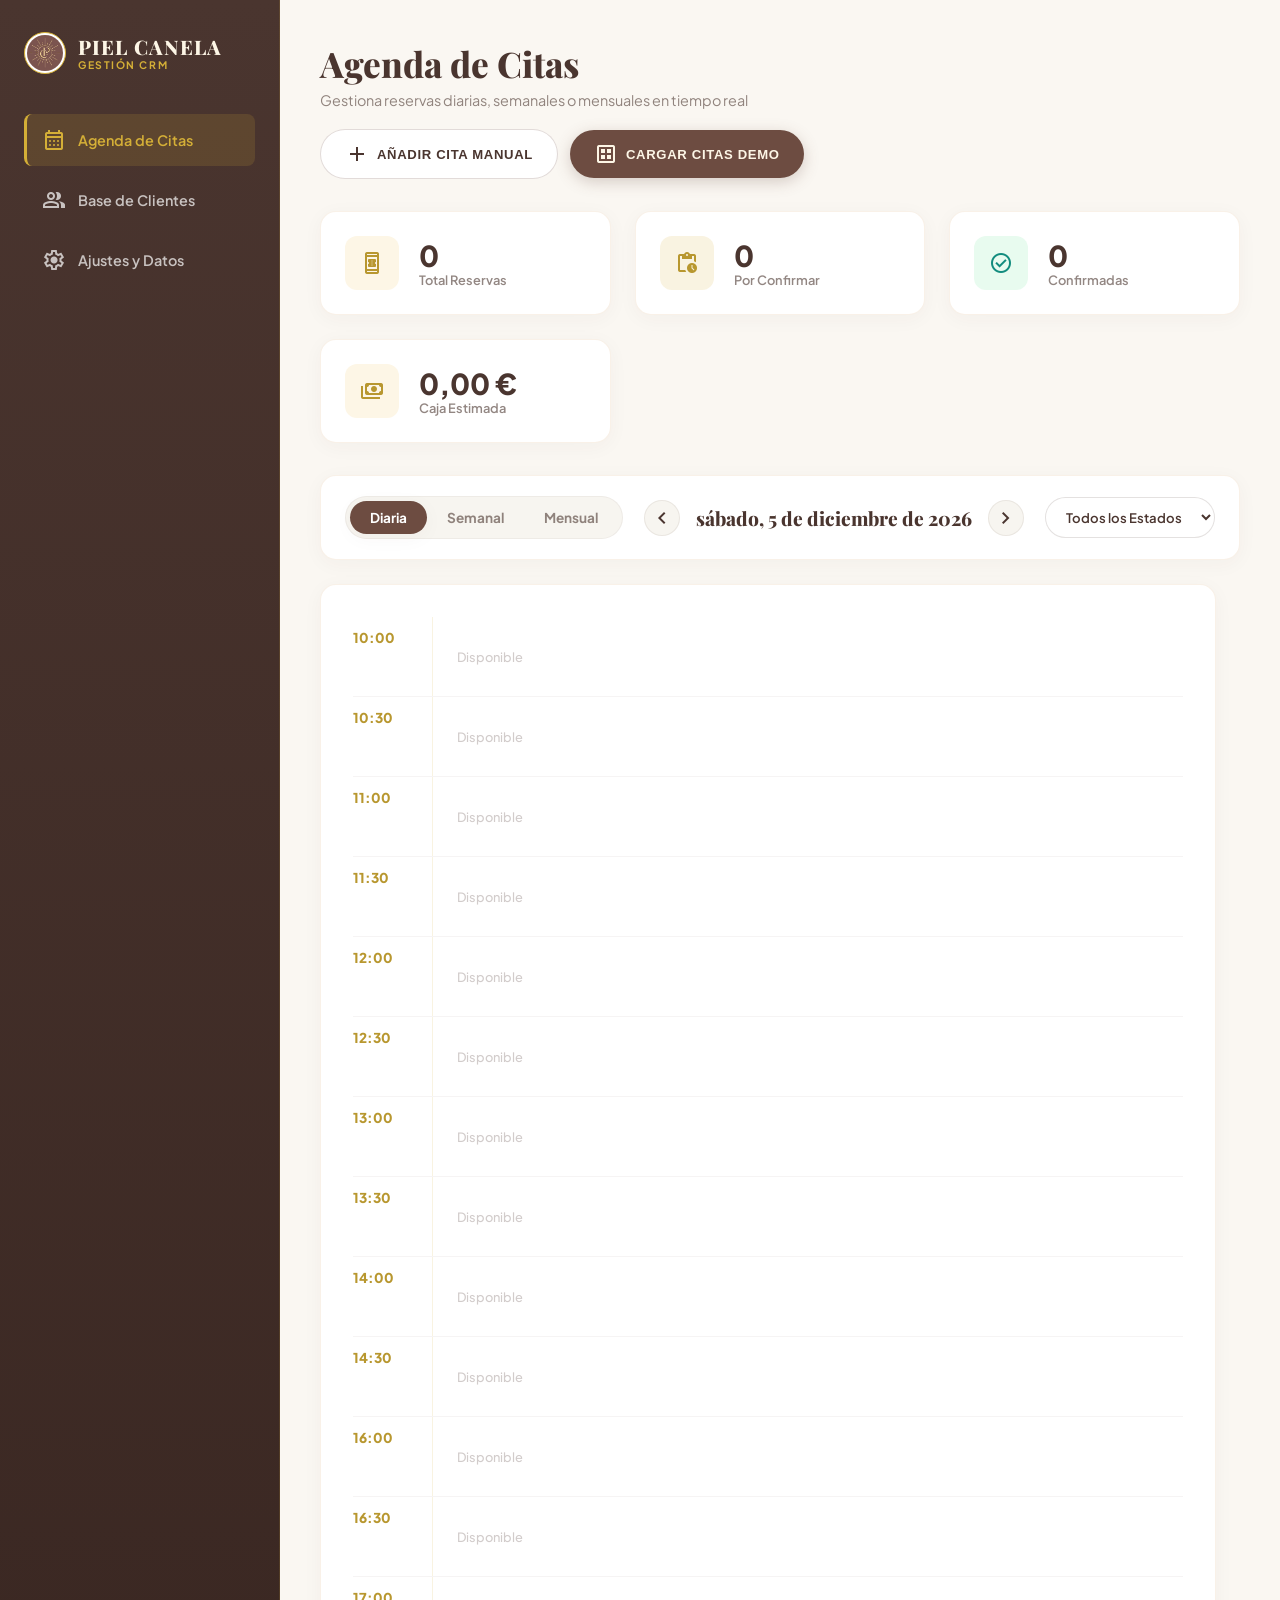
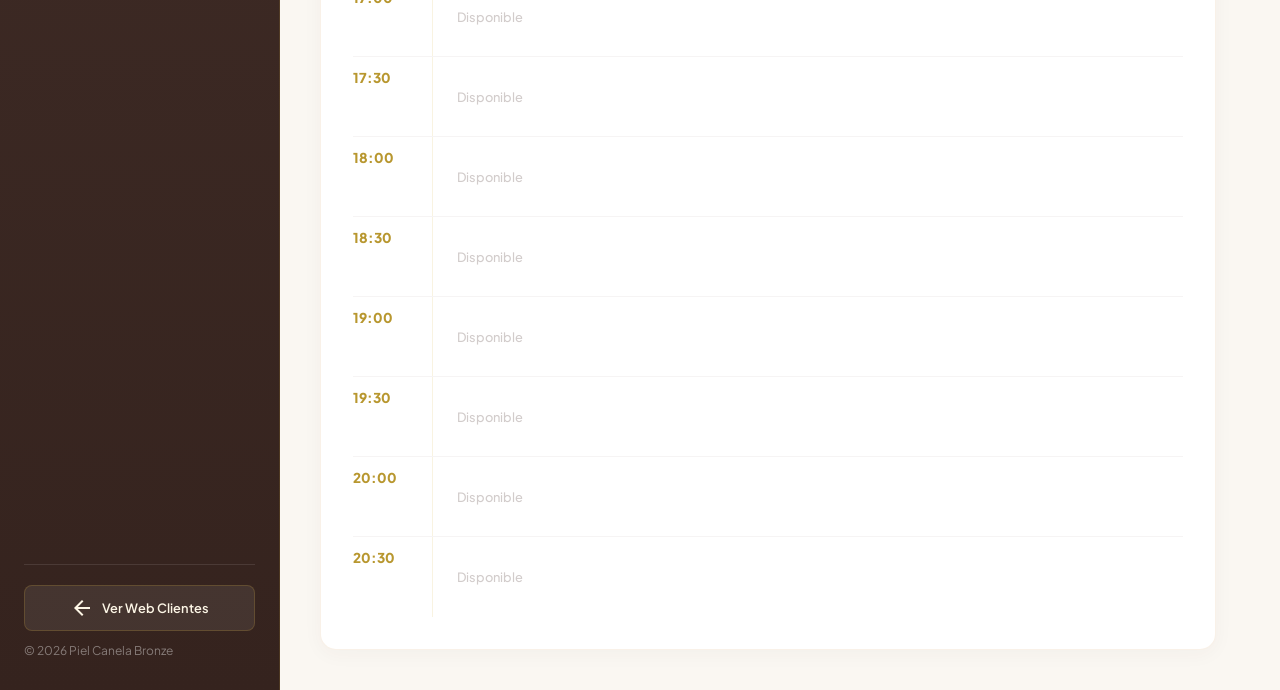
==== crm.html @ 7c9f443d "feat: implement staff CRM dashboard and fix desktop catalog hidden container" ====
<!DOCTYPE html>
<html lang="es">
<head>
    <meta charset="utf-8"/>
    <meta name="viewport" content="width=device-width, initial-scale=1.0"/>
    <title>Piel Canela Bronze - Panel CRM Interno</title>
    <!-- Google Fonts -->
    <link rel="preconnect" href="https://fonts.googleapis.com">
    <link rel="preconnect" href="https://fonts.gstatic.com" crossorigin>
    <link href="https://fonts.googleapis.com/css2?family=Playfair+Display:ital,wght@0,400..900;1,400..900&family=Plus+Jakarta+Sans:wght@200..800&display=swap" rel="stylesheet">
    <link href="https://fonts.googleapis.com/css2?family=Material+Symbols+Outlined:opsz,wght,FILL,GRAD@20..48,100..700,0..1,-50..200&display=swap" rel="stylesheet"/>
    
    <style>
        :root {
            --color-chocolate-dark: #4a352f;
            --color-chocolate: #6d4c41;
            --color-gold: #d4af37;
            --color-gold-dark: #b8972f;
            --color-gold-light: #fdf6e6;
            --color-linen: #faf7f2;
            --color-linen-dark: #f3edd3;
            --color-white: #ffffff;
            --color-gray-light: #f7f5f0;
            --color-text-muted: rgba(74, 53, 47, 0.6);
            --color-whatsapp: #25d366;
            --color-whatsapp-dark: #128c7e;
            
            --font-serif: 'Playfair Display', Georgia, serif;
            --font-sans: 'Plus Jakarta Sans', system-ui, -apple-system, sans-serif;
            --radius-sm: 8px;
            --radius-md: 16px;
            --radius-lg: 24px;
            --radius-full: 9999px;
            
            --shadow-soft: 0 4px 20px rgba(74, 53, 47, 0.04);
            --shadow-medium: 0 8px 30px rgba(74, 53, 47, 0.08);
            --shadow-heavy: 0 16px 40px rgba(74, 53, 47, 0.12);
            --transition-quick: 0.25s cubic-bezier(0.4, 0, 0.2, 1);
        }

        * {
            box-sizing: border-box;
            margin: 0;
            padding: 0;
        }

        body {
            font-family: var(--font-sans);
            background-color: var(--color-linen);
            color: var(--color-chocolate-dark);
            min-height: 100vh;
            display: flex;
            overflow-x: hidden;
        }

        /* SIDEBAR */
        .sidebar {
            width: 280px;
            background: linear-gradient(180deg, var(--color-chocolate-dark) 0%, #35231e 100%);
            color: var(--color-white);
            padding: 32px 24px;
            display: flex;
            flex-direction: column;
            gap: 40px;
            flex-shrink: 0;
            border-right: 1px solid rgba(212, 175, 55, 0.15);
            min-height: 100vh;
            position: sticky;
            top: 0;
        }

        .logo-wrapper {
            display: flex;
            align-items: center;
            gap: 12px;
        }

        .logo-img {
            width: 42px;
            height: 42px;
            border-radius: 50%;
            border: 1.5px solid var(--color-gold);
            background: var(--color-white);
            padding: 2px;
        }

        .brand-text {
            display: flex;
            flex-direction: column;
        }

        .brand-name {
            font-family: var(--font-serif);
            font-size: 1.25rem;
            font-weight: 800;
            letter-spacing: 0.05em;
            color: var(--color-gold-light);
            line-height: 1.1;
        }

        .brand-tag {
            font-size: 0.65rem;
            text-transform: uppercase;
            letter-spacing: 0.15em;
            color: var(--color-gold);
            font-weight: 700;
        }

        .nav-menu {
            display: flex;
            flex-direction: column;
            gap: 8px;
            list-style: none;
            flex-grow: 1;
        }

        .nav-item button {
            width: 100%;
            display: flex;
            align-items: center;
            gap: 12px;
            padding: 14px 18px;
            background: transparent;
            border: none;
            outline: none;
            color: rgba(255, 255, 255, 0.7);
            font-family: var(--font-sans);
            font-size: 0.9rem;
            font-weight: 600;
            border-radius: var(--radius-sm);
            cursor: pointer;
            text-align: left;
            transition: var(--transition-quick);
        }

        .nav-item button:hover {
            background-color: rgba(255, 255, 255, 0.06);
            color: var(--color-white);
        }

        .nav-item.active button {
            background-color: rgba(212, 175, 55, 0.15);
            color: var(--color-gold);
            border-left: 3px solid var(--color-gold);
            padding-left: 15px;
        }

        .sidebar-footer {
            border-top: 1px solid rgba(255, 255, 255, 0.1);
            padding-top: 20px;
            font-size: 0.75rem;
            color: rgba(255, 255, 255, 0.4);
            display: flex;
            flex-direction: column;
            gap: 12px;
        }

        .back-to-site-btn {
            display: flex;
            align-items: center;
            justify-content: center;
            gap: 8px;
            padding: 10px;
            background: rgba(255, 255, 255, 0.08);
            border: 1px solid rgba(212, 175, 55, 0.2);
            color: var(--color-gold-light);
            border-radius: var(--radius-sm);
            text-decoration: none;
            font-weight: 600;
            font-size: 0.8rem;
            text-align: center;
            transition: var(--transition-quick);
        }

        .back-to-site-btn:hover {
            background: var(--color-gold);
            color: var(--color-chocolate-dark);
            border-color: var(--color-gold);
        }

        /* MAIN CONTENT */
        .main-wrapper {
            flex-grow: 1;
            padding: 40px;
            display: flex;
            flex-direction: column;
            gap: 32px;
            max-width: 1400px;
            margin: 0 auto;
            width: calc(100% - 280px);
        }

        .header-bar {
            display: flex;
            justify-content: space-between;
            align-items: center;
            flex-wrap: wrap;
            gap: 20px;
        }

        .header-title-box h1 {
            font-family: var(--font-serif);
            font-size: 2.2rem;
            color: var(--color-chocolate-dark);
            font-weight: 800;
        }

        .header-title-box p {
            font-size: 0.9rem;
            color: var(--color-text-muted);
            margin-top: 4px;
        }

        .header-actions {
            display: flex;
            gap: 12px;
            align-items: center;
        }

        .btn-primary {
            background-color: var(--color-chocolate);
            color: var(--color-gold-light);
            border: none;
            padding: 12px 24px;
            border-radius: var(--radius-full);
            font-weight: 700;
            font-size: 0.82rem;
            text-transform: uppercase;
            letter-spacing: 0.05em;
            cursor: pointer;
            display: flex;
            align-items: center;
            gap: 8px;
            transition: var(--transition-quick);
            box-shadow: 0 4px 15px rgba(109, 76, 65, 0.25);
        }

        .btn-primary:hover {
            background-color: var(--color-gold);
            color: var(--color-chocolate-dark);
            box-shadow: 0 4px 15px rgba(212, 175, 55, 0.35);
        }

        .btn-secondary {
            background-color: var(--color-white);
            color: var(--color-chocolate-dark);
            border: 1px solid rgba(109, 76, 65, 0.2);
            padding: 12px 24px;
            border-radius: var(--radius-full);
            font-weight: 700;
            font-size: 0.82rem;
            text-transform: uppercase;
            letter-spacing: 0.05em;
            cursor: pointer;
            display: flex;
            align-items: center;
            gap: 8px;
            transition: var(--transition-quick);
        }

        .btn-secondary:hover {
            background-color: var(--color-gold-light);
            border-color: var(--color-gold);
        }

        /* STATS */
        .stats-grid {
            display: grid;
            grid-template-columns: repeat(auto-fit, minmax(240px, 1fr));
            gap: 24px;
        }

        .stat-card {
            background-color: var(--color-white);
            border-radius: var(--radius-md);
            padding: 24px;
            border: 1px solid rgba(223, 186, 140, 0.2);
            box-shadow: var(--shadow-soft);
            display: flex;
            align-items: center;
            gap: 20px;
            transition: transform var(--transition-quick);
        }

        .stat-card:hover {
            transform: translateY(-2px);
        }

        .stat-icon-box {
            width: 54px;
            height: 54px;
            border-radius: 12px;
            background-color: var(--color-gold-light);
            color: var(--color-gold-dark);
            display: flex;
            align-items: center;
            justify-content: center;
        }

        .stat-icon-box.success {
            background-color: rgba(37, 211, 102, 0.1);
            color: var(--color-whatsapp-dark);
        }

        .stat-icon-box.pending {
            background-color: rgba(212, 175, 55, 0.15);
            color: var(--color-gold-dark);
        }

        .stat-details {
            display: flex;
            flex-direction: column;
        }

        .stat-value {
            font-size: 1.8rem;
            font-weight: 800;
            color: var(--color-chocolate-dark);
            line-height: 1.2;
        }

        .stat-label {
            font-size: 0.8rem;
            color: var(--color-text-muted);
            font-weight: 600;
        }

        /* TAB CONTROLS */
        .control-panel {
            background-color: var(--color-white);
            border-radius: var(--radius-md);
            padding: 20px 24px;
            border: 1px solid rgba(223, 186, 140, 0.2);
            box-shadow: var(--shadow-soft);
            display: flex;
            justify-content: space-between;
            align-items: center;
            flex-wrap: wrap;
            gap: 20px;
        }

        .view-selectors {
            display: flex;
            background-color: var(--color-gray-light);
            padding: 4px;
            border-radius: var(--radius-full);
            border: 1px solid rgba(74, 53, 47, 0.05);
        }

        .view-btn {
            background: transparent;
            border: none;
            outline: none;
            padding: 8px 20px;
            border-radius: var(--radius-full);
            cursor: pointer;
            font-family: var(--font-sans);
            font-size: 0.85rem;
            font-weight: 700;
            color: var(--color-text-muted);
            transition: var(--transition-quick);
        }

        .view-btn.active {
            background-color: var(--color-chocolate);
            color: var(--color-white);
            box-shadow: var(--shadow-soft);
        }

        .calendar-nav-wrapper {
            display: flex;
            align-items: center;
            gap: 16px;
        }

        .nav-arrow-btn {
            width: 36px;
            height: 36px;
            border-radius: 50%;
            background-color: var(--color-gray-light);
            border: 1px solid rgba(74, 53, 47, 0.08);
            cursor: pointer;
            display: flex;
            align-items: center;
            justify-content: center;
            color: var(--color-chocolate-dark);
            transition: var(--transition-quick);
        }

        .nav-arrow-btn:hover {
            background-color: var(--color-gold-light);
            border-color: var(--color-gold);
        }

        .current-date-title {
            font-family: var(--font-serif);
            font-size: 1.2rem;
            font-weight: 800;
            min-width: 180px;
            text-align: center;
        }

        /* FILTER DROPDOWN */
        .filters-wrapper {
            display: flex;
            gap: 12px;
        }

        .select-filter {
            padding: 10px 16px;
            border-radius: var(--radius-full);
            border: 1px solid rgba(74, 53, 47, 0.15);
            background-color: var(--color-white);
            color: var(--color-chocolate-dark);
            font-family: var(--font-sans);
            font-weight: 600;
            font-size: 0.82rem;
            outline: none;
            cursor: pointer;
            transition: var(--transition-quick);
        }

        .select-filter:hover {
            border-color: var(--color-gold);
        }

        /* CRM PANEL LAYOUT (CALENDAR AREA) */
        .crm-panel-container {
            display: flex;
            flex-direction: column;
            gap: 24px;
        }

        /* DAILY TIMELINE VIEW */
        .timeline-view-container {
            background-color: var(--color-white);
            border-radius: var(--radius-md);
            padding: 32px;
            border: 1px solid rgba(223, 186, 140, 0.2);
            box-shadow: var(--shadow-soft);
        }

        .daily-timeline {
            display: flex;
            flex-direction: column;
            gap: 0;
            position: relative;
        }

        .timeline-row {
            display: flex;
            border-bottom: 1px solid rgba(74, 53, 47, 0.05);
            min-height: 80px;
            position: relative;
        }

        .timeline-row:last-child {
            border-bottom: none;
        }

        .timeline-hour {
            width: 80px;
            font-weight: 800;
            font-size: 0.85rem;
            color: var(--color-gold-dark);
            padding-top: 12px;
            flex-shrink: 0;
            border-right: 1.5px solid rgba(212, 175, 55, 0.15);
        }

        .timeline-content {
            flex-grow: 1;
            padding: 8px 0 8px 24px;
            display: flex;
            flex-direction: column;
            gap: 8px;
            justify-content: center;
        }

        .appointment-strip {
            background-color: var(--color-gray-light);
            border: 1px solid rgba(223, 186, 140, 0.25);
            border-left: 4px solid var(--color-gold);
            border-radius: var(--radius-sm);
            padding: 12px 20px;
            display: flex;
            justify-content: space-between;
            align-items: center;
            gap: 16px;
            transition: var(--transition-quick);
        }

        .appointment-strip.confirmed {
            border-left-color: var(--color-whatsapp);
            background-color: rgba(37, 211, 102, 0.02);
        }

        .appointment-strip.cancelled {
            border-left-color: rgba(74, 53, 47, 0.3);
            opacity: 0.6;
        }

        .appt-meta-info {
            display: flex;
            align-items: center;
            gap: 20px;
            flex-wrap: wrap;
        }

        .appt-time-badge {
            font-weight: 800;
            font-size: 0.85rem;
            background-color: var(--color-chocolate-dark);
            color: var(--color-white);
            padding: 4px 10px;
            border-radius: var(--radius-sm);
        }

        .appt-client-name {
            font-size: 0.95rem;
            font-weight: 750;
            color: var(--color-chocolate-dark);
        }

        .appt-service-name {
            font-size: 0.85rem;
            color: var(--color-chocolate);
            background-color: var(--color-gold-light);
            padding: 2px 8px;
            border-radius: var(--radius-sm);
            font-weight: 600;
        }

        .appt-specialist {
            font-size: 0.75rem;
            color: var(--color-text-muted);
            display: flex;
            align-items: center;
            gap: 3px;
        }

        .appt-phone {
            font-size: 0.8rem;
            color: var(--color-text-muted);
            font-weight: 500;
        }

        .appt-actions-bar {
            display: flex;
            gap: 8px;
            align-items: center;
        }

        .status-pill {
            font-size: 0.7rem;
            font-weight: 800;
            text-transform: uppercase;
            letter-spacing: 0.05em;
            padding: 4px 12px;
            border-radius: var(--radius-full);
            background-color: rgba(212, 175, 55, 0.15);
            color: var(--color-gold-dark);
        }

        .status-pill.confirmed {
            background-color: rgba(37, 211, 102, 0.12);
            color: var(--color-whatsapp-dark);
        }

        .status-pill.cancelled {
            background-color: rgba(74, 53, 47, 0.08);
            color: rgba(74, 53, 47, 0.6);
        }

        .btn-whatsapp-confirm {
            background-color: var(--color-whatsapp);
            color: var(--color-white);
            border: none;
            width: 36px;
            height: 36px;
            border-radius: 50%;
            cursor: pointer;
            display: flex;
            align-items: center;
            justify-content: center;
            transition: var(--transition-quick);
            box-shadow: 0 2px 10px rgba(37, 211, 102, 0.2);
        }

        .btn-whatsapp-confirm:hover {
            background-color: var(--color-whatsapp-dark);
            transform: scale(1.05);
        }

        .btn-icon-action {
            width: 36px;
            height: 36px;
            border-radius: 50%;
            background-color: var(--color-white);
            border: 1px solid rgba(74, 53, 47, 0.12);
            cursor: pointer;
            display: flex;
            align-items: center;
            justify-content: center;
            color: var(--color-chocolate-dark);
            transition: var(--transition-quick);
        }

        .btn-icon-action:hover {
            background-color: var(--color-gold-light);
            border-color: var(--color-gold);
            color: var(--color-gold-dark);
        }

        .btn-icon-action.cancel:hover {
            background-color: rgba(255, 0, 0, 0.05);
            border-color: rgba(255, 0, 0, 0.15);
            color: red;
        }

        .empty-timeline-info {
            padding: 24px;
            text-align: center;
            color: var(--color-text-muted);
            font-size: 0.85rem;
            font-style: italic;
        }

        /* WEEKLY VIEW GRID */
        .weekly-grid-view {
            display: grid;
            grid-template-columns: repeat(7, 1fr);
            gap: 12px;
            background-color: transparent;
        }

        .weekly-col {
            background-color: var(--color-white);
            border: 1px solid rgba(223, 186, 140, 0.18);
            border-radius: var(--radius-md);
            padding: 16px;
            min-height: 480px;
            display: flex;
            flex-direction: column;
            gap: 12px;
            box-shadow: var(--shadow-soft);
        }

        .weekly-col.today-highlight {
            border: 2px solid var(--color-gold);
            box-shadow: var(--shadow-medium);
        }

        .weekly-col-header {
            display: flex;
            flex-direction: column;
            border-bottom: 1px solid rgba(74, 53, 47, 0.05);
            padding-bottom: 8px;
        }

        .weekly-day-name {
            font-size: 0.72rem;
            font-weight: 800;
            text-transform: uppercase;
            letter-spacing: 0.05em;
            color: var(--color-gold-dark);
        }

        .weekly-day-num {
            font-family: var(--font-serif);
            font-size: 1.2rem;
            font-weight: 800;
            color: var(--color-chocolate-dark);
        }

        .weekly-cards-list {
            display: flex;
            flex-direction: column;
            gap: 8px;
            flex-grow: 1;
            overflow-y: auto;
        }

        .weekly-card {
            background-color: var(--color-gray-light);
            border: 1px solid rgba(223, 186, 140, 0.15);
            border-left: 3.5px solid var(--color-gold);
            border-radius: var(--radius-sm);
            padding: 8px 12px;
            font-size: 0.78rem;
            display: flex;
            flex-direction: column;
            gap: 4px;
            cursor: pointer;
            transition: var(--transition-quick);
        }

        .weekly-card.confirmed {
            border-left-color: var(--color-whatsapp);
            background-color: rgba(37, 211, 102, 0.02);
        }

        .weekly-card.cancelled {
            border-left-color: rgba(74, 53, 47, 0.3);
            opacity: 0.6;
        }

        .weekly-card:hover {
            transform: scale(1.02);
            border-color: var(--color-gold);
        }

        .weekly-card-time {
            font-weight: 800;
            font-size: 0.7rem;
            color: var(--color-chocolate-dark);
        }

        .weekly-card-client {
            font-weight: 750;
            white-space: nowrap;
            overflow: hidden;
            text-overflow: ellipsis;
        }

        .weekly-card-service {
            font-size: 0.7rem;
            color: var(--color-text-muted);
            white-space: nowrap;
            overflow: hidden;
            text-overflow: ellipsis;
        }

        /* MONTHLY CALENDAR VIEW */
        .monthly-view-wrapper {
            background-color: var(--color-white);
            border-radius: var(--radius-md);
            border: 1px solid rgba(223, 186, 140, 0.2);
            box-shadow: var(--shadow-soft);
            padding: 32px;
            display: grid;
            grid-template-columns: 1fr;
            gap: 24px;
        }

        .monthly-weekday-row {
            display: grid;
            grid-template-columns: repeat(7, 1fr);
            text-align: center;
            font-size: 0.75rem;
            font-weight: 800;
            text-transform: uppercase;
            letter-spacing: 0.1em;
            color: var(--color-gold-dark);
            border-bottom: 1px solid rgba(74, 53, 47, 0.08);
            padding-bottom: 12px;
        }

        .monthly-grid {
            display: grid;
            grid-template-columns: repeat(7, 1fr);
            grid-auto-rows: minmax(100px, 1fr);
            gap: 1px;
            background-color: rgba(74, 53, 47, 0.08);
        }

        .monthly-day-cell {
            background-color: var(--color-white);
            padding: 10px;
            display: flex;
            flex-direction: column;
            justify-content: space-between;
            align-items: stretch;
            cursor: pointer;
            transition: var(--transition-quick);
        }

        .monthly-day-cell:hover {
            background-color: var(--color-gold-light);
        }

        .monthly-day-cell.other-month {
            background-color: #fafafa;
            color: #ccc;
        }

        .monthly-day-num {
            font-weight: 700;
            font-size: 0.85rem;
            align-self: flex-start;
        }

        .monthly-day-cell.today-highlight .monthly-day-num {
            background-color: var(--color-gold);
            color: var(--color-chocolate-dark);
            width: 24px;
            height: 24px;
            border-radius: 50%;
            display: flex;
            align-items: center;
            justify-content: center;
            font-weight: 800;
        }

        .monthly-badges-box {
            display: flex;
            flex-direction: column;
            gap: 4px;
            margin-top: 8px;
        }

        .monthly-appt-badge {
            font-size: 0.68rem;
            padding: 2px 6px;
            border-radius: var(--radius-sm);
            background-color: var(--color-gray-light);
            border-left: 2.5px solid var(--color-gold);
            font-weight: 700;
            white-space: nowrap;
            overflow: hidden;
            text-overflow: ellipsis;
        }

        .monthly-appt-badge.confirmed {
            border-left-color: var(--color-whatsapp);
            background-color: rgba(37, 211, 102, 0.03);
        }

        .monthly-appt-badge.cancelled {
            border-left-color: rgba(74, 53, 47, 0.3);
            opacity: 0.6;
        }

        .monthly-more-indicator {
            font-size: 0.65rem;
            color: var(--color-gold-dark);
            font-weight: 800;
            text-align: right;
        }

        /* CLIENTS LIST VIEW */
        .clients-panel-container {
            background-color: var(--color-white);
            border-radius: var(--radius-md);
            padding: 32px;
            border: 1px solid rgba(223, 186, 140, 0.2);
            box-shadow: var(--shadow-soft);
            display: flex;
            flex-direction: column;
            gap: 24px;
        }

        .search-row {
            display: flex;
            gap: 16px;
            width: 100%;
        }

        .search-input-crm {
            flex-grow: 1;
            padding: 12px 20px;
            border-radius: var(--radius-full);
            border: 1px solid rgba(74, 53, 47, 0.15);
            outline: none;
            font-family: var(--font-sans);
            font-size: 0.9rem;
            transition: var(--transition-quick);
        }

        .search-input-crm:focus {
            border-color: var(--color-gold);
            box-shadow: 0 0 0 2px rgba(212, 175, 55, 0.1);
        }

        .clients-table-wrapper {
            overflow-x: auto;
        }

        .clients-table {
            width: 100%;
            border-collapse: collapse;
            text-align: left;
        }

        .clients-table th {
            font-size: 0.72rem;
            font-weight: 800;
            text-transform: uppercase;
            letter-spacing: 0.08em;
            color: var(--color-gold-dark);
            padding: 16px 20px;
            border-bottom: 2px solid rgba(74, 53, 47, 0.08);
        }

        .clients-table td {
            padding: 16px 20px;
            border-bottom: 1px solid rgba(74, 53, 47, 0.05);
            font-size: 0.9rem;
        }

        .clients-table tr:hover td {
            background-color: var(--color-gray-light);
        }

        .client-profile-name {
            font-weight: 750;
            color: var(--color-chocolate-dark);
        }

        .client-stat-badge {
            background-color: var(--color-gold-light);
            color: var(--color-gold-dark);
            font-weight: 700;
            padding: 2px 8px;
            border-radius: var(--radius-sm);
            font-size: 0.78rem;
        }

        .client-spend-val {
            font-weight: 800;
            color: var(--color-chocolate);
        }

        /* AJUSTES PANEL */
        .ajustes-panel-container {
            background-color: var(--color-white);
            border-radius: var(--radius-md);
            padding: 32px;
            border: 1px solid rgba(223, 186, 140, 0.2);
            box-shadow: var(--shadow-soft);
            display: flex;
            flex-direction: column;
            gap: 24px;
        }

        .ajustes-section {
            border-bottom: 1px solid rgba(74, 53, 47, 0.08);
            padding-bottom: 24px;
            display: flex;
            flex-direction: column;
            gap: 12px;
        }

        .ajustes-section:last-child {
            border-bottom: none;
            padding-bottom: 0;
        }

        .ajustes-section-title {
            font-family: var(--font-serif);
            font-size: 1.25rem;
            font-weight: 800;
            color: var(--color-chocolate-dark);
        }

        .ajustes-desc {
            font-size: 0.85rem;
            color: var(--color-text-muted);
            line-height: 1.5;
        }

        /* MODAL FORMS */
        .modal-overlay {
            position: fixed;
            top: 0;
            left: 0;
            right: 0;
            bottom: 0;
            background-color: rgba(74, 53, 47, 0.6);
            backdrop-filter: blur(4px);
            z-index: 3000;
            display: none;
            opacity: 0;
            transition: opacity 0.3s ease;
        }

        .modal-container {
            position: fixed;
            top: 50%;
            left: 50%;
            transform: translate(-50%, -50%) scale(0.95);
            background-color: var(--color-linen);
            border-radius: var(--radius-md);
            border: 1px solid rgba(223, 186, 140, 0.25);
            padding: 32px;
            width: 90%;
            max-width: 540px;
            z-index: 3010;
            display: none;
            box-shadow: var(--shadow-heavy);
            transition: transform 0.3s cubic-bezier(0.16, 1, 0.3, 1), opacity 0.3s ease;
            opacity: 0;
        }

        .modal-overlay.active, .modal-container.active {
            display: block;
        }

        .modal-header {
            display: flex;
            justify-content: space-between;
            align-items: center;
            border-bottom: 1px solid rgba(74, 53, 47, 0.08);
            padding-bottom: 16px;
            margin-bottom: 20px;
        }

        .modal-title {
            font-family: var(--font-serif);
            font-size: 1.4rem;
            font-weight: 800;
            color: var(--color-chocolate-dark);
        }

        .modal-close-btn {
            background: transparent;
            border: none;
            outline: none;
            cursor: pointer;
            color: var(--color-chocolate-dark);
            width: 32px;
            height: 32px;
            border-radius: 50%;
            display: flex;
            align-items: center;
            justify-content: center;
            transition: var(--transition-quick);
        }

        .modal-close-btn:hover {
            background-color: rgba(74, 53, 47, 0.06);
        }

        .form-group {
            display: flex;
            flex-direction: column;
            gap: 6px;
            margin-bottom: 16px;
        }

        .form-row {
            display: grid;
            grid-template-columns: 1fr 1fr;
            gap: 16px;
        }

        .form-label {
            font-size: 0.78rem;
            font-weight: 750;
            text-transform: uppercase;
            letter-spacing: 0.05em;
            color: var(--color-chocolate);
        }

        .form-input, .form-select {
            padding: 10px 14px;
            border-radius: var(--radius-sm);
            border: 1px solid rgba(74, 53, 47, 0.15);
            background-color: var(--color-white);
            color: var(--color-chocolate-dark);
            font-family: var(--font-sans);
            font-size: 0.88rem;
            outline: none;
            transition: var(--transition-quick);
        }

        .form-input:focus, .form-select:focus {
            border-color: var(--color-gold);
            box-shadow: 0 0 0 2px rgba(212, 175, 55, 0.1);
        }

        .form-actions {
            display: flex;
            justify-content: flex-end;
            gap: 12px;
            margin-top: 24px;
            border-top: 1px solid rgba(74, 53, 47, 0.08);
            padding-top: 20px;
        }

        /* CLIENT DETAIL VIEW (SIDE PANEL) */
        .details-side-panel {
            background-color: var(--color-white);
            border-radius: var(--radius-md);
            padding: 24px;
            border: 1px solid rgba(223, 186, 140, 0.2);
            box-shadow: var(--shadow-soft);
            display: none;
            flex-direction: column;
            gap: 16px;
        }

        .details-side-panel.active {
            display: flex;
        }

        .details-side-header {
            display: flex;
            justify-content: space-between;
            align-items: center;
            border-bottom: 1px solid rgba(74, 53, 47, 0.08);
            padding-bottom: 12px;
        }

        .details-side-title {
            font-family: var(--font-serif);
            font-size: 1.15rem;
            font-weight: 800;
        }

        .details-meta-row {
            display: flex;
            justify-content: space-between;
            font-size: 0.82rem;
            border-bottom: 1px dashed rgba(74, 53, 47, 0.05);
            padding: 8px 0;
        }

        .details-meta-label {
            font-weight: 700;
            color: var(--color-text-muted);
        }

        .details-meta-val {
            font-weight: 600;
            color: var(--color-chocolate-dark);
        }

        .details-notes-box {
            background-color: var(--color-gray-light);
            border: 1px solid rgba(223, 186, 140, 0.12);
            border-radius: var(--radius-sm);
            padding: 12px;
            font-size: 0.8rem;
            color: var(--color-chocolate-dark);
            min-height: 60px;
        }

        /* RESPONSIVE LAYOUT */
        @media (max-width: 1024px) {
            body {
                flex-direction: column;
            }
            .sidebar {
                width: 100%;
                min-height: auto;
                height: auto;
                position: relative;
                top: 0;
                padding: 20px;
                gap: 20px;
            }
            .nav-menu {
                flex-direction: row;
                overflow-x: auto;
                padding-bottom: 8px;
            }
            .nav-item button {
                white-space: nowrap;
                padding: 10px 16px;
            }
            .main-wrapper {
                width: 100%;
                padding: 20px;
            }
            .weekly-grid-view {
                grid-template-columns: 1fr;
            }
            .weekly-col {
                min-height: auto;
            }
            .monthly-weekday-row {
                font-size: 0.65rem;
            }
            .monthly-day-cell {
                min-height: 80px;
            }
        }
    </style>
</head>
<body>

    <!-- SIDEBAR -->
    <aside class="sidebar">
        <div class="logo-wrapper">
            <img src="assets/brand_logo.png" alt="Piel Canela" class="logo-img">
            <div class="brand-text">
                <span class="brand-name">PIEL CANELA</span>
                <span class="brand-tag">Gestión CRM</span>
            </div>
        </div>
        
        <ul class="nav-menu">
            <li class="nav-item active" id="nav-citas">
                <button onclick="switchTab('citas')">
                    <span class="material-symbols-outlined">calendar_month</span>
                    Agenda de Citas
                </button>
            </li>
            <li class="nav-item" id="nav-clientes">
                <button onclick="switchTab('clientes')">
                    <span class="material-symbols-outlined">group</span>
                    Base de Clientes
                </button>
            </li>
            <li class="nav-item" id="nav-ajustes">
                <button onclick="switchTab('ajustes')">
                    <span class="material-symbols-outlined">settings</span>
                    Ajustes y Datos
                </button>
            </li>
        </ul>
        
        <div class="sidebar-footer">
            <a href="index.html" class="back-to-site-btn">
                <span class="material-symbols-outlined">arrow_back</span>
                Ver Web Clientes
            </a>
            <div>&copy; 2026 Piel Canela Bronze</div>
        </div>
    </aside>

    <!-- MAIN WRAPPER -->
    <main class="main-wrapper">
        
        <!-- HEADER BAR -->
        <header class="header-bar">
            <div class="header-title-box">
                <h1 id="crm-page-title">Agenda de Citas</h1>
                <p id="crm-page-subtitle">Gestiona reservas diarias, semanales o mensuales en tiempo real</p>
            </div>
            <div class="header-actions" id="crm-header-actions">
                <button class="btn-secondary" onclick="openNewBookingModal()">
                    <span class="material-symbols-outlined">add</span>
                    Añadir Cita Manual
                </button>
                <button class="btn-primary" onclick="generateMockData()">
                    <span class="material-symbols-outlined">dataset</span>
                    Cargar Citas Demo
                </button>
            </div>
        </header>

        <!-- STATS BAR -->
        <section class="stats-grid" id="crm-stats-grid">
            <div class="stat-card">
                <div class="stat-icon-box">
                    <span class="material-symbols-outlined">book_online</span>
                </div>
                <div class="stat-details">
                    <span class="stat-value" id="stat-total-citas">0</span>
                    <span class="stat-label">Total Reservas</span>
                </div>
            </div>
            <div class="stat-card">
                <div class="stat-icon-box pending">
                    <span class="material-symbols-outlined">pending_actions</span>
                </div>
                <div class="stat-details">
                    <span class="stat-value" id="stat-pendientes">0</span>
                    <span class="stat-label">Por Confirmar</span>
                </div>
            </div>
            <div class="stat-card">
                <div class="stat-icon-box success">
                    <span class="material-symbols-outlined">check_circle</span>
                </div>
                <div class="stat-details">
                    <span class="stat-value" id="stat-confirmadas">0</span>
                    <span class="stat-label">Confirmadas</span>
                </div>
            </div>
            <div class="stat-card">
                <div class="stat-icon-box">
                    <span class="material-symbols-outlined">payments</span>
                </div>
                <div class="stat-details">
                    <span class="stat-value" id="stat-estimacion-ingresos">0,00 €</span>
                    <span class="stat-label">Caja Estimada</span>
                </div>
            </div>
        </section>

        <!-- CRM TAB CITAS SECTION -->
        <section class="crm-panel-container" id="section-citas-panel">
            
            <!-- CONTROL PANEL -->
            <div class="control-panel">
                <div class="view-selectors">
                    <button class="view-btn active" id="btn-view-diaria" onclick="setViewMode('diaria')">Diaria</button>
                    <button class="view-btn" id="btn-view-semanal" onclick="setViewMode('semanal')">Semanal</button>
                    <button class="view-btn" id="btn-view-mensual" onclick="setViewMode('mensual')">Mensual</button>
                </div>
                
                <div class="calendar-nav-wrapper">
                    <button class="nav-arrow-btn" onclick="adjustDate(-1)">
                        <span class="material-symbols-outlined">chevron_left</span>
                    </button>
                    <span class="current-date-title" id="current-date-text">Hoy</span>
                    <button class="nav-arrow-btn" onclick="adjustDate(1)">
                        <span class="material-symbols-outlined">chevron_right</span>
                    </button>
                </div>

                <div class="filters-wrapper">
                    <select class="select-filter" id="filter-status-select" onchange="applyFilters()">
                        <option value="todos">Todos los Estados</option>
                        <option value="pendiente">Pendientes</option>
                        <option value="confirmada">Confirmadas</option>
                        <option value="cancelada">Canceladas</option>
                    </select>
                </div>
            </div>

            <!-- DETAIL PANEL AND MAIN VIEW SPLIT CONTAINER -->
            <div style="display: grid; grid-template-columns: 1fr auto; gap: 24px; align-items: start;" id="views-split-grid">
                
                <!-- VIEW DISPLAY BOX (DYNAMIC CALENDARS) -->
                <div id="calendar-view-target" style="width: 100%;">
                    <!-- Content will be injected dynamically -->
                </div>

                <!-- RIGHT APPOINTMENT DETAIL DRAWER -->
                <div class="details-side-panel" id="appt-detail-panel">
                    <div class="details-side-header">
                        <span class="details-side-title" id="detail-card-id">Detalle de Cita</span>
                        <button class="modal-close-btn" onclick="closeDetailPanel()">
                            <span class="material-symbols-outlined">close</span>
                        </button>
                    </div>
                    <div style="display: flex; flex-direction: column; gap: 4px;">
                        <span style="font-size: 1.1rem; font-weight: 800; color: var(--color-chocolate-dark);" id="detail-client-name">Sofía</span>
                        <span style="font-size: 0.8rem; font-weight: 600; color: var(--color-text-muted);" id="detail-client-phone">+34 600 000 000</span>
                    </div>
                    <div style="border-top: 1px solid rgba(74, 53, 47, 0.08); padding-top: 8px;">
                        <div class="details-meta-row"><span class="details-meta-label">Servicio</span><span class="details-meta-val" id="detail-service">Bronceado</span></div>
                        <div class="details-meta-row"><span class="details-meta-label">Precio</span><span class="details-meta-val" id="detail-price">50 €</span></div>
                        <div class="details-meta-row"><span class="details-meta-label">Duración</span><span class="details-meta-val" id="detail-duration">45 min</span></div>
                        <div class="details-meta-row"><span class="details-meta-label">Especialista</span><span class="details-meta-val" id="detail-specialist">Cualquiera</span></div>
                        <div class="details-meta-row"><span class="details-meta-label">Fecha</span><span class="details-meta-val" id="detail-date">2026-06-09</span></div>
                        <div class="details-meta-row"><span class="details-meta-label">Hora</span><span class="details-meta-val" id="detail-time">10:00</span></div>
                    </div>
                    <div style="display: flex; flex-direction: column; gap: 6px;">
                        <span class="form-label">Notas del Cliente:</span>
                        <div class="details-notes-box" id="detail-notes">Ninguna</div>
                    </div>
                    <div style="display: flex; gap: 8px; margin-top: 8px; flex-wrap: wrap;">
                        <button class="btn-primary" id="detail-confirm-btn" style="flex-grow: 1; padding: 10px;" onclick="confirmSelectedAppt()">
                            Confirmar Cita
                        </button>
                        <button class="btn-secondary" id="detail-cancel-btn" style="color: red; border-color: rgba(255,0,0,0.15); padding: 10px;" onclick="cancelSelectedAppt()">
                            Cancelar Cita
                        </button>
                    </div>
                    <div style="display: flex; gap: 8px;">
                        <a href="#" class="btn-secondary" id="detail-whatsapp-btn" style="flex-grow: 1; padding: 10px; background-color: var(--color-whatsapp); color: var(--color-white); border: none; justify-content: center; text-decoration: none;" target="_blank">
                            <span class="material-symbols-outlined">chat</span>
                            Confirmar por WhatsApp
                        </a>
                    </div>
                    <div style="display: flex; gap: 8px;">
                        <a href="#" class="btn-secondary" id="detail-whatsapp-rem-btn" style="flex-grow: 1; padding: 10px; background-color: #075E54; color: var(--color-white); border: none; justify-content: center; text-decoration: none;" target="_blank">
                            <span class="material-symbols-outlined">notifications</span>
                            Recordatorio (Mañana)
                        </a>
                    </div>
                </div>

            </div>

        </section>

        <!-- CRM TAB CLIENTES SECTION -->
        <section class="crm-panel-container" id="section-clientes-panel" style="display: none;">
            <div class="clients-panel-container">
                <div class="search-row">
                    <input type="text" id="client-search-input" placeholder="Buscar clientes por nombre o teléfono..." class="search-input-crm" oninput="searchClients()">
                </div>
                <div class="clients-table-wrapper">
                    <table class="clients-table">
                        <thead>
                            <tr>
                                <th>Cliente</th>
                                <th>Teléfono</th>
                                <th>Citas Totales</th>
                                <th>Visitas Realizadas</th>
                                <th>Gastado Acumulado</th>
                                <th>Última Visita</th>
                                <th>Acciones</th>
                            </tr>
                        </thead>
                        <tbody id="clients-table-body">
                            <!-- Injected dynamically -->
                        </tbody>
                    </table>
                </div>
            </div>
        </section>

        <!-- CRM TAB AJUSTES SECTION -->
        <section class="ajustes-panel-container" id="section-ajustes-panel" style="display: none;">
            <div class="ajustes-section">
                <h3 class="ajustes-section-title">Base de datos de Reservas</h3>
                <p class="ajustes-desc">Los datos se almacenan de forma local en el almacenamiento persistente (`localStorage`) de tu navegador, garantizando que tanto la web de reservas de los clientes como esta herramienta CRM sincronicen en tiempo real de forma inmediata y automática.</p>
                <div style="display: flex; gap: 12px; margin-top: 8px;">
                    <button class="btn-secondary" style="color: red; border-color: rgba(255,0,0,0.15);" onclick="clearAllBookings()">
                        <span class="material-symbols-outlined">delete_forever</span>
                        Borrar Todas las Citas
                    </button>
                    <button class="btn-primary" onclick="generateMockData()">
                        <span class="material-symbols-outlined">restart_alt</span>
                        Reiniciar Base de Datos con Citas Demo
                    </button>
                </div>
            </div>
            <div class="ajustes-section">
                <h3 class="ajustes-section-title">Plantillas de Mensajería</h3>
                <p class="ajustes-desc">Define el texto por defecto que se preparará al presionar el botón de WhatsApp para contactar a tus clientes.</p>
                <div class="form-group" style="margin-top: 12px;">
                    <label class="form-label">Mensaje de Confirmación</label>
                    <textarea class="form-input" id="whatsapp-confirm-template" style="min-height: 80px; resize: vertical; font-family: var(--font-sans);">Hola [NOMBRE], te saludamos de Piel Canela Bronze ☀️ para confirmar tu cita de bronceado el próximo [FECHA] a las [HORA] ([SERVICIO]). ¿Cuentas con ella? ¡Muchas gracias!</textarea>
                </div>
                <div class="form-group">
                    <label class="form-label">Mensaje de Recordatorio</label>
                    <textarea class="form-input" id="whatsapp-reminder-template" style="min-height: 80px; resize: vertical; font-family: var(--font-sans);">Hola [NOMBRE], ¡te recordamos tu cita de bronceado mañana [FECHA] a las [HORA] ([SERVICIO])! Recuerda venir con la piel exfoliada y ropa holgada oscura. ¡Te esperamos! 🧴☀️</textarea>
                </div>
            </div>
        </section>

    </main>

    <!-- NEW MANUAL APPOINTMENT MODAL -->
    <div class="modal-overlay" id="modal-overlay" onclick="closeNewBookingModal()"></div>
    <div class="modal-container" id="modal-container">
        <div class="modal-header">
            <h3 class="modal-title">Añadir Cita Manual</h3>
            <button class="modal-close-btn" onclick="closeNewBookingModal()">
                <span class="material-symbols-outlined">close</span>
            </button>
        </div>
        <form id="manual-booking-form" onsubmit="saveManualBooking(event)">
            <div class="form-group">
                <label class="form-label" for="manual-client-name">Nombre del Cliente</label>
                <input type="text" id="manual-client-name" class="form-input" required placeholder="Ej. Alejandra Ruiz">
            </div>
            <div class="form-group">
                <label class="form-label" for="manual-client-phone">Teléfono de Contacto</label>
                <input type="tel" id="manual-client-phone" class="form-input" required placeholder="Ej. 600123456" pattern="[0-9]{9,12}">
            </div>
            <div class="form-group">
                <label class="form-label" for="manual-service-select">Servicio solicitado</label>
                <select id="manual-service-select" class="form-select" required>
                    <optgroup label="Bronceado Brasilero">
                        <option value="bronceado-sencillo|Bronceado sencillo|50.00|45 min">Bronceado sencillo — 50,00 € (45 min)</option>
                        <option value="dark-tanning|Dark tanning|65.00|45 min">Dark tanning — 65,00 € (45 min)</option>
                        <option value="berry-bronze|Berry bronze|100.00|1h">Berry bronze — 100,00 € (1h)</option>
                        <option value="metamorfosis|Metamorfosis|150.00|1h">Metamorfosis — 150,00 € (1h)</option>
                        <option value="mantenimiento|Mantenimiento|35.00|30 min">Mantenimiento — 35,00 € (30 min)</option>
                    </optgroup>
                    <optgroup label="Bonos Ahorro">
                        <option value="bono-dark-tanning|BONO DARK TANNING|195.00|1h">BONO DARK TANNING — 195,00 € (1h)</option>
                        <option value="bono-berry-bronze|BONO BERRY BRONZE|300.00|1h">BONO BERRY BRONZE — 300,00 € (1h)</option>
                    </optgroup>
                    <optgroup label="Tratamientos Corporales">
                        <option value="quemadores-grasa|Quemadores de grasa|65.00|45 min">Quemadores de grasa — 65,00 € (45 min)</option>
                        <option value="tratamiento-tonificante|Tratamiento tonificante|65.00|45 min">Tratamiento tonificante — 65,00 € (45 min)</option>
                        <option value="aclarador-zonas|Aclarador de zonas|30.00|30 min">Aclarador de zonas — 30,00 € (30 min)</option>
                    </optgroup>
                    <optgroup label="Cejas y Pestañas">
                        <option value="lifting-cejas|Lifting de cejas|10.00|20 min">Lifting de cejas — 10,00 € (20 min)</option>
                        <option value="lifting-diseno-cejas|Lifting + diseño de cejas|30.00|45 min">Lifting + diseño de cejas — 30,00 € (45 min)</option>
                    </optgroup>
                </select>
            </div>
            <div class="form-row">
                <div class="form-group">
                    <label class="form-label" for="manual-date">Fecha</label>
                    <input type="date" id="manual-date" class="form-input" required>
                </div>
                <div class="form-group">
                    <label class="form-label" for="manual-time">Hora</label>
                    <select id="manual-time" class="form-select" required>
                        <option value="10:00">10:00</option>
                        <option value="10:30">10:30</option>
                        <option value="11:00">11:00</option>
                        <option value="11:30">11:30</option>
                        <option value="12:00">12:00</option>
                        <option value="12:30">12:30</option>
                        <option value="13:00">13:00</option>
                        <option value="13:30">13:30</option>
                        <option value="14:00">14:00</option>
                        <option value="14:30">14:30</option>
                        <option value="16:00">16:00</option>
                        <option value="16:30">16:30</option>
                        <option value="17:00">17:00</option>
                        <option value="17:30">17:30</option>
                        <option value="18:00">18:00</option>
                        <option value="18:30">18:30</option>
                        <option value="19:00">19:00</option>
                        <option value="19:30">19:30</option>
                        <option value="20:00">20:00</option>
                        <option value="20:30">20:30</option>
                    </select>
                </div>
            </div>
            <div class="form-group">
                <label class="form-label" for="manual-notes">Notas / Observaciones</label>
                <input type="text" id="manual-notes" class="form-input" placeholder="Ej. Alérgica a algún compuesto o indicaciones">
            </div>
            <div class="form-actions">
                <button type="button" class="btn-secondary" style="padding: 10px 20px;" onclick="closeNewBookingModal()">Cancelar</button>
                <button type="submit" class="btn-primary" style="padding: 10px 20px;">Guardar Reserva</button>
            </div>
        </form>
    </div>

    <!-- CORE JS LOGIC -->
    <script>
        // Active view states
        let activeTab = 'citas';
        let viewMode = 'diaria'; // diaria, semanal, mensual
        let referenceDate = new Date(); // Pivot date for navigation
        let selectedApptId = null; // Currently selected appointment in detail panel
        
        // On Page Load
        document.addEventListener('DOMContentLoaded', () => {
            // Set current date input default for manual form
            document.getElementById('manual-date').value = new Date().toISOString().split('T')[0];
            
            // Sync/Read bookings
            refreshCRM();
        });

        // Load & Refresh Data
        function refreshCRM() {
            const bookings = getBookingsFromStorage();
            updateStats(bookings);
            renderCalendarView(bookings);
            renderClientsList(bookings);
        }

        function getBookingsFromStorage() {
            return JSON.parse(localStorage.getItem('piel_canela_bookings')) || [];
        }

        function saveBookingsToStorage(bookings) {
            localStorage.setItem('piel_canela_bookings', JSON.stringify(bookings));
        }

        // TAB SWITCHING
        function switchTab(tab) {
            activeTab = tab;
            
            // Reset nav buttons classes
            document.querySelectorAll('.nav-menu .nav-item').forEach(el => el.classList.remove('active'));
            document.getElementById('nav-' + tab).classList.add('active');
            
            // Toggle panel visibility
            document.getElementById('section-citas-panel').style.display = (tab === 'citas') ? 'grid' : 'none';
            document.getElementById('section-clientes-panel').style.display = (tab === 'clientes') ? 'block' : 'none';
            document.getElementById('section-ajustes-panel').style.display = (tab === 'ajustes') ? 'block' : 'none';

            // Change header details
            const pageTitle = document.getElementById('crm-page-title');
            const pageSubtitle = document.getElementById('crm-page-subtitle');
            
            if (tab === 'citas') {
                pageTitle.textContent = "Agenda de Citas";
                pageSubtitle.textContent = "Gestiona reservas diarias, semanales o mensuales en tiempo real";
                document.getElementById('crm-header-actions').style.display = 'flex';
                document.getElementById('crm-stats-grid').style.display = 'grid';
            } else if (tab === 'clientes') {
                pageTitle.textContent = "Base de Clientes";
                pageSubtitle.textContent = "Analiza el historial de visitas, gastos acumulados y preferencias de contacto";
                document.getElementById('crm-header-actions').style.display = 'none';
                document.getElementById('crm-stats-grid').style.display = 'none';
            } else if (tab === 'ajustes') {
                pageTitle.textContent = "Ajustes del Sistema";
                pageSubtitle.textContent = "Configura plantillas de WhatsApp y gestiona la base de datos local";
                document.getElementById('crm-header-actions').style.display = 'none';
                document.getElementById('crm-stats-grid').style.display = 'none';
            }
            
            closeDetailPanel();
            refreshCRM();
        }

        // VIEW MODE CITAS
        function setViewMode(mode) {
            viewMode = mode;
            document.querySelectorAll('.view-selectors button').forEach(el => el.classList.remove('active'));
            document.getElementById('btn-view-' + mode).classList.add('active');
            
            // Reset reference date to today when switching mode for quick navigation
            referenceDate = new Date();
            
            closeDetailPanel();
            refreshCRM();
        }

        // STATS CALCULATOR
        function updateStats(bookings) {
            let total = 0;
            let pendientes = 0;
            let confirmadas = 0;
            let ingresos = 0;

            const todayStr = new Date().toISOString().split('T')[0];

            bookings.forEach(b => {
                // We count stats globally or only non-cancelled?
                // Let's count non-cancelled for expected revenues
                total++;
                
                const status = b.status || 'pendiente';
                if (status === 'confirmada') {
                    confirmadas++;
                } else if (status === 'pendiente') {
                    pendientes++;
                }

                if (status !== 'cancelada') {
                    const price = parseFloat(b.service.price) || 0;
                    ingresos += price;
                }
            });

            document.getElementById('stat-total-citas').textContent = total;
            document.getElementById('stat-pendientes').textContent = pendientes;
            document.getElementById('stat-confirmadas').textContent = confirmadas;
            document.getElementById('stat-estimacion-ingresos').textContent = ingresos.toLocaleString('es-ES', { minimumFractionDigits: 2 }) + ' €';
        }

        // DATE NAVIGATION ADJUSTER
        function adjustDate(direction) {
            if (viewMode === 'diaria') {
                referenceDate.setDate(referenceDate.getDate() + direction);
            } else if (viewMode === 'semanal') {
                referenceDate.setDate(referenceDate.getDate() + (direction * 7));
            } else if (viewMode === 'mensual') {
                referenceDate.setMonth(referenceDate.getMonth() + direction);
            }
            refreshCRM();
            closeDetailPanel();
        }

        // CALENDAR RENDERER ENGINE
        function renderCalendarView(bookings) {
            const container = document.getElementById('calendar-view-target');
            const dateText = document.getElementById('current-date-text');
            const statusFilter = document.getElementById('filter-status-select').value;
            
            // Filter bookings by status first
            let filteredBookings = bookings;
            if (statusFilter !== 'todos') {
                filteredBookings = bookings.filter(b => (b.status || 'pendiente') === statusFilter);
            }

            if (viewMode === 'diaria') {
                const dayStr = referenceDate.toISOString().split('T')[0];
                const options = { weekday: 'long', year: 'numeric', month: 'long', day: 'numeric' };
                dateText.textContent = referenceDate.toLocaleDateString('es-ES', options);
                
                // Group bookings for this day by time
                const dayBookings = filteredBookings.filter(b => b.date === dayStr);
                dayBookings.sort((a,b) => a.time.localeCompare(b.time));
                
                let html = '<div class="timeline-view-container"><div class="daily-timeline">';
                
                const hoursList = [
                    "10:00", "10:30", "11:00", "11:30", "12:00", "12:30", "13:00", "13:30", "14:00", "14:30",
                    "16:00", "16:30", "17:00", "17:30", "18:00", "18:30", "19:00", "19:30", "20:00", "20:30"
                ];
                
                let hasAny = false;
                hoursList.forEach(hour => {
                    const hourBookings = dayBookings.filter(b => b.time === hour);
                    
                    html += `
                        <div class="timeline-row">
                            <div class="timeline-hour">${hour}</div>
                            <div class="timeline-content">
                    `;
                    
                    if (hourBookings.length > 0) {
                        hasAny = true;
                        hourBookings.forEach(b => {
                            const status = b.status || 'pendiente';
                            const statusClass = (status === 'confirmada') ? 'confirmed' : ((status === 'cancelada') ? 'cancelled' : '');
                            
                            html += `
                                <div class="appointment-strip ${statusClass}" onclick="openDetailPanel('${b.id}')" style="cursor:pointer;">
                                    <div class="appt-meta-info">
                                        <span class="appt-time-badge">${b.time}</span>
                                        <span class="appt-client-name">${escapeHTML(b.clientName)}</span>
                                        <span class="appt-service-name">${escapeHTML(b.service.name)}</span>
                                        <span class="appt-specialist">
                                            <span class="material-symbols-outlined" style="font-size:14px;">spa</span>
                                            ${b.specialist === 'cualquiera' ? 'Cabina Lib.' : escapeHTML(b.specialist)}
                                        </span>
                                        <span class="appt-phone">${escapeHTML(b.clientPhone)}</span>
                                    </div>
                                    <div class="appt-actions-bar" onclick="event.stopPropagation()">
                                        <span class="status-pill ${status}">${status}</span>
                                        <button class="btn-whatsapp-confirm" onclick="sendWhatsAppQuick('${b.id}')" title="Confirmar vía WhatsApp">
                                            <span class="material-symbols-outlined" style="font-size: 18px;">chat</span>
                                        </button>
                                        ${status === 'pendiente' ? `
                                            <button class="btn-icon-action" onclick="changeStatus('${b.id}', 'confirmada')" title="Marcar como Confirmada">
                                                <span class="material-symbols-outlined" style="font-size: 18px; color: green;">done</span>
                                            </button>
                                        ` : ''}
                                        ${status !== 'cancelada' ? `
                                            <button class="btn-icon-action cancel" onclick="changeStatus('${b.id}', 'cancelada')" title="Cancelar Reserva">
                                                <span class="material-symbols-outlined" style="font-size: 18px;">block</span>
                                            </button>
                                        ` : `
                                            <button class="btn-icon-action" onclick="changeStatus('${b.id}', 'pendiente')" title="Reabrir Reserva">
                                                <span class="material-symbols-outlined" style="font-size: 18px;">restore</span>
                                            </button>
                                        `}
                                    </div>
                                </div>
                            `;
                        });
                    } else {
                        html += `<div style="color: rgba(74, 53, 47, 0.25); font-size: 0.8rem; font-weight: 500;">Disponible</div>`;
                    }
                    
                    html += `
                            </div>
                        </div>
                    `;
                });
                
                html += '</div></div>';
                container.innerHTML = html;
                
            } else if (viewMode === 'semanal') {
                // Get start of reference week (Monday)
                const startOfWeek = getMonday(new Date(referenceDate));
                const endOfWeek = new Date(startOfWeek);
                endOfWeek.setDate(endOfWeek.getDate() + 6);
                
                const startStr = startOfWeek.toLocaleDateString('es-ES', { day: 'numeric', month: 'short' });
                const endStr = endOfWeek.toLocaleDateString('es-ES', { day: 'numeric', month: 'short', year: 'numeric' });
                dateText.textContent = `${startStr} - ${endStr}`;
                
                let html = '<div class="weekly-grid-view">';
                
                const todayStr = new Date().toISOString().split('T')[0];
                
                for (let i = 0; i < 7; i++) {
                    const thisDate = new Date(startOfWeek);
                    thisDate.setDate(startOfWeek.getDate() + i);
                    const thisDateStr = thisDate.toISOString().split('T')[0];
                    
                    const isToday = (thisDateStr === todayStr);
                    const dayBookings = filteredBookings.filter(b => b.date === thisDateStr);
                    dayBookings.sort((a,b) => a.time.localeCompare(b.time));
                    
                    const dayLabels = ["Lunes", "Martes", "Miércoles", "Jueves", "Viernes", "Sábado", "Domingo"];
                    
                    html += `
                        <div class="weekly-col ${isToday ? 'today-highlight' : ''}">
                            <div class="weekly-col-header">
                                <span class="weekly-day-name">${dayLabels[i]}</span>
                                <span class="weekly-day-num">${thisDate.getDate()}</span>
                            </div>
                            <div class="weekly-cards-list">
                    `;
                    
                    if (dayBookings.length > 0) {
                        dayBookings.forEach(b => {
                            const status = b.status || 'pendiente';
                            const statusClass = (status === 'confirmada') ? 'confirmed' : ((status === 'cancelada') ? 'cancelled' : '');
                            html += `
                                <div class="weekly-card ${statusClass}" onclick="openDetailPanel('${b.id}')">
                                    <span class="weekly-card-time">${b.time}</span>
                                    <span class="weekly-card-client">${escapeHTML(b.clientName)}</span>
                                    <span class="weekly-card-service">${escapeHTML(b.service.name)}</span>
                                </div>
                            `;
                        });
                    } else {
                        html += `<div class="empty-timeline-info" style="margin: auto 0; font-size:0.75rem;">Libre</div>`;
                    }
                    
                    html += `
                            </div>
                        </div>
                    `;
                }
                
                html += '</div>';
                container.innerHTML = html;
                
            } else if (viewMode === 'mensual') {
                const options = { year: 'numeric', month: 'long' };
                dateText.textContent = referenceDate.toLocaleDateString('es-ES', options);
                
                const year = referenceDate.getFullYear();
                const month = referenceDate.getMonth();
                
                // First day of selected month
                const firstDayOfMonth = new Date(year, month, 1);
                // Get day index of the first day (Monday starts at 1, Sunday at 0)
                let startOffset = firstDayOfMonth.getDay();
                // Map Sunday (0) to index 6, Monday (1) to 0, etc.
                startOffset = (startOffset === 0) ? 6 : startOffset - 1;
                
                // Days count in selected month
                const daysInMonth = new Date(year, month + 1, 0).getDate();
                
                let html = `
                    <div class="monthly-view-wrapper">
                        <div class="monthly-weekday-row">
                            <span>Lunes</span><span>Martes</span><span>Miércoles</span><span>Jueves</span><span>Viernes</span><span>Sábado</span><span>Domingo</span>
                        </div>
                        <div class="monthly-grid">
                `;
                
                const todayStr = new Date().toISOString().split('T')[0];
                
                // Render empty day offsets from previous month
                const prevMonthEnd = new Date(year, month, 0).getDate();
                for (let i = startOffset - 1; i >= 0; i--) {
                    const prevDay = prevMonthEnd - i;
                    html += `
                        <div class="monthly-day-cell other-month">
                            <span class="monthly-day-num">${prevDay}</span>
                        </div>
                    `;
                }
                
                // Render days of the month
                for (let day = 1; day <= daysInMonth; day++) {
                    const thisDate = new Date(year, month, day);
                    const thisDateStr = thisDate.toISOString().split('T')[0];
                    const isToday = (thisDateStr === todayStr);
                    
                    const dayBookings = filteredBookings.filter(b => b.date === thisDateStr);
                    dayBookings.sort((a,b) => a.time.localeCompare(b.time));
                    
                    html += `
                        <div class="monthly-day-cell ${isToday ? 'today-highlight' : ''}" onclick="switchViewToDay('${thisDateStr}')">
                            <span class="monthly-day-num">${day}</span>
                            <div class="monthly-badges-box">
                    `;
                    
                    // Display up to 2 items
                    const maxDisplay = 2;
                    dayBookings.slice(0, maxDisplay).forEach(b => {
                        const status = b.status || 'pendiente';
                        const statusClass = (status === 'confirmada') ? 'confirmed' : ((status === 'cancelada') ? 'cancelled' : '');
                        html += `
                            <div class="monthly-appt-badge ${statusClass}">
                                <strong>${b.time}</strong> ${escapeHTML(b.clientName)}
                            </div>
                        `;
                    });
                    
                    if (dayBookings.length > maxDisplay) {
                        html += `<div class="monthly-more-indicator">+${dayBookings.length - maxDisplay} más</div>`;
                    }
                    
                    html += `
                            </div>
                        </div>
                    `;
                }
                
                // Fill remaining days of grid (next month)
                const gridTotalCells = 42; // standard 6 rows of 7 days
                const cellsRendered = startOffset + daysInMonth;
                const remainingCells = gridTotalCells - cellsRendered;
                
                for (let nextDay = 1; nextDay <= remainingCells; nextDay++) {
                    html += `
                        <div class="monthly-day-cell other-month">
                            <span class="monthly-day-num">${nextDay}</span>
                        </div>
                    `;
                }
                
                html += '</div></div>';
                container.innerHTML = html;
            }
        }

        // NAVIGATION FROM MONTH CELL CLICK TO DAY VIEW
        function switchViewToDay(dateStr) {
            referenceDate = new Date(dateStr);
            setViewMode('diaria');
        }

        function getMonday(d) {
            const day = d.getDay();
            const diff = d.getDate() - day + (day === 0 ? -6 : 1); // adjust when day is sunday
            return new Date(d.setDate(diff));
        }

        // FILTER EVENT LISTENER
        function applyFilters() {
            refreshCRM();
            closeDetailPanel();
        }

        // APPOINTMENT DETAIL DRAWER MANAGER
        function openDetailPanel(id) {
            selectedApptId = id;
            const bookings = getBookingsFromStorage();
            const b = bookings.find(item => item.id === id);
            if (!b) return;

            document.getElementById('detail-card-id').textContent = 'Ficha: ' + b.id;
            document.getElementById('detail-client-name').textContent = b.clientName;
            document.getElementById('detail-client-phone').textContent = b.clientPhone;
            document.getElementById('detail-service').textContent = b.service.name;
            document.getElementById('detail-price').textContent = parseFloat(b.service.price).toFixed(2) + ' €';
            document.getElementById('detail-duration').textContent = b.service.duration;
            document.getElementById('detail-specialist').textContent = b.specialist === 'cualquiera' ? 'Cabina Libre' : b.specialist;
            document.getElementById('detail-date').textContent = b.date;
            document.getElementById('detail-time').textContent = b.time;
            document.getElementById('detail-notes').textContent = b.clientNotes || 'Sin comentarios adicionales.';

            // Setup WhatsApp links
            const confirmTemplate = document.getElementById('whatsapp-confirm-template').value;
            const confirmText = encodeURIComponent(
                confirmTemplate
                    .replace('[NOMBRE]', b.clientName)
                    .replace('[FECHA]', formatDateFriendly(b.date))
                    .replace('[HORA]', b.time)
                    .replace('[SERVICIO]', b.service.name)
            );
            
            const cleanPhone = b.clientPhone.replace(/\D/g, '');
            // Append country code 34 if it looks like a spanish cell phone (9 digits starting with 6 or 7)
            const fullPhone = (cleanPhone.length === 9 && (cleanPhone.startsWith('6') || cleanPhone.startsWith('7'))) ? '34' + cleanPhone : cleanPhone;
            
            document.getElementById('detail-whatsapp-btn').href = `https://wa.me/${fullPhone}?text=${confirmText}`;

            const reminderTemplate = document.getElementById('whatsapp-reminder-template').value;
            const reminderText = encodeURIComponent(
                reminderTemplate
                    .replace('[NOMBRE]', b.clientName)
                    .replace('[FECHA]', formatDateFriendly(b.date))
                    .replace('[HORA]', b.time)
                    .replace('[SERVICIO]', b.service.name)
            );
            document.getElementById('detail-whatsapp-rem-btn').href = `https://wa.me/${fullPhone}?text=${reminderText}`;

            // Adjust detail panel buttons based on status
            const status = b.status || 'pendiente';
            const confirmBtn = document.getElementById('detail-confirm-btn');
            const cancelBtn = document.getElementById('detail-cancel-btn');

            if (status === 'confirmada') {
                confirmBtn.textContent = 'Marcar como Pendiente';
                confirmBtn.onclick = () => changeStatus(b.id, 'pendiente');
                cancelBtn.style.display = 'block';
            } else if (status === 'pendiente') {
                confirmBtn.textContent = 'Confirmar Cita';
                confirmBtn.onclick = () => changeStatus(b.id, 'confirmada');
                cancelBtn.style.display = 'block';
            } else if (status === 'cancelada') {
                confirmBtn.textContent = 'Reabrir Cita';
                confirmBtn.onclick = () => changeStatus(b.id, 'pendiente');
                cancelBtn.style.display = 'none';
            }

            // Adjust grid layout to show side panel
            document.getElementById('appt-detail-panel').classList.add('active');
            document.getElementById('views-split-grid').style.gridTemplateColumns = '1fr 320px';
        }

        function closeDetailPanel() {
            selectedApptId = null;
            document.getElementById('appt-detail-panel').classList.remove('active');
            document.getElementById('views-split-grid').style.gridTemplateColumns = '1fr';
        }

        // STATUS CHANGER ACTION
        function changeStatus(id, newStatus) {
            let bookings = getBookingsFromStorage();
            bookings = bookings.map(b => {
                if (b.id === id) {
                    b.status = newStatus;
                }
                return b;
            });
            saveBookingsToStorage(bookings);
            refreshCRM();
            
            // Re-open detail if it was open to refresh states
            if (selectedApptId === id) {
                openDetailPanel(id);
            }
        }

        function confirmSelectedAppt() {
            if (selectedApptId) changeStatus(selectedApptId, 'confirmada');
        }

        function cancelSelectedAppt() {
            if (selectedApptId) changeStatus(selectedApptId, 'cancelada');
        }

        // WHATSAPP QUICK SENDER (DIARIA ROW ACTION)
        function sendWhatsAppQuick(id) {
            const bookings = getBookingsFromStorage();
            const b = bookings.find(item => item.id === id);
            if (!b) return;

            const confirmTemplate = document.getElementById('whatsapp-confirm-template').value;
            const confirmText = encodeURIComponent(
                confirmTemplate
                    .replace('[NOMBRE]', b.clientName)
                    .replace('[FECHA]', formatDateFriendly(b.date))
                    .replace('[HORA]', b.time)
                    .replace('[SERVICIO]', b.service.name)
            );
            
            const cleanPhone = b.clientPhone.replace(/\D/g, '');
            const fullPhone = (cleanPhone.length === 9 && (cleanPhone.startsWith('6') || cleanPhone.startsWith('7'))) ? '34' + cleanPhone : cleanPhone;
            
            window.open(`https://wa.me/${fullPhone}?text=${confirmText}`, '_blank');
            
            // Auto confirm booking status on contact
            changeStatus(id, 'confirmada');
        }

        // CLIENT DIRECTORY GENERATION
        function renderClientsList(bookings) {
            const tbody = document.getElementById('clients-table-body');
            const searchVal = document.getElementById('client-search-input').value.toLowerCase().trim();
            
            // Map bookings to unique clients based on name + phone
            const clientsMap = {};
            bookings.forEach(b => {
                const key = (b.clientName + '_' + b.clientPhone).toLowerCase();
                const price = parseFloat(b.service.price) || 0;
                const status = b.status || 'pendiente';
                
                if (!clientsMap[key]) {
                    clientsMap[key] = {
                        name: b.clientName,
                        phone: b.clientPhone,
                        totalCitas: 0,
                        visitasRealizadas: 0,
                        gastado: 0,
                        ultimaVisita: b.date,
                        bookingsList: []
                    };
                }
                
                clientsMap[key].totalCitas++;
                clientsMap[key].bookingsList.push(b);
                
                if (status === 'confirmada') {
                    clientsMap[key].visitasRealizadas++;
                    clientsMap[key].gastado += price;
                }
                
                if (new Date(b.date) > new Date(clientsMap[key].ultimaVisita)) {
                    clientsMap[key].ultimaVisita = b.date;
                }
            });

            // Convert to array
            let clientsArray = Object.values(clientsMap);
            
            // Apply search filter
            if (searchVal.length > 0) {
                clientsArray = clientsArray.filter(c => 
                    c.name.toLowerCase().includes(searchVal) || 
                    c.phone.includes(searchVal)
                );
            }

            // Render
            let html = '';
            if (clientsArray.length > 0) {
                clientsArray.forEach(c => {
                    const formattedSpend = c.gastado.toLocaleString('es-ES', { minimumFractionDigits: 2 }) + ' €';
                    html += `
                        <tr>
                            <td><span class="client-profile-name">${escapeHTML(c.name)}</span></td>
                            <td><span class="appt-phone">${escapeHTML(c.phone)}</span></td>
                            <td><span class="client-stat-badge">${c.totalCitas}</span></td>
                            <td><span class="client-stat-badge" style="background-color:rgba(37,211,102,0.1); color:green;">${c.visitasRealizadas}</span></td>
                            <td><span class="client-spend-val">${formattedSpend}</span></td>
                            <td><span style="font-weight:600; font-size:0.85rem;">${formatDateFriendly(c.ultimaVisita)}</span></td>
                            <td>
                                <div style="display:flex; gap:6px;">
                                    <button class="btn-primary" style="padding:6px 12px; font-size:0.75rem;" onclick="openNewManualBookingForClient('${escapeJS(c.name)}', '${escapeJS(c.phone)}')">
                                        + Cita
                                    </button>
                                </div>
                            </td>
                        </tr>
                    `;
                });
            } else {
                html = `<tr><td colspan="7" style="text-align:center; color:var(--color-text-muted); padding:32px;">No se encontraron clientes registrados.</td></tr>`;
            }
            
            tbody.innerHTML = html;
        }

        function searchClients() {
            const bookings = getBookingsFromStorage();
            renderClientsList(bookings);
        }

        function openNewManualBookingForClient(name, phone) {
            switchTab('citas');
            openNewBookingModal();
            document.getElementById('manual-client-name').value = name;
            document.getElementById('manual-client-phone').value = phone;
        }

        // MANUAL APPOINTMENT CREATOR MODAL
        function openNewBookingModal() {
            document.getElementById('modal-overlay').classList.add('active');
            document.getElementById('modal-container').classList.add('active');
        }

        function closeNewBookingModal() {
            document.getElementById('modal-overlay').classList.remove('active');
            document.getElementById('modal-container').classList.remove('active');
            document.getElementById('manual-booking-form').reset();
            document.getElementById('manual-date').value = new Date().toISOString().split('T')[0];
        }

        function saveManualBooking(e) {
            e.preventDefault();
            
            const clientName = document.getElementById('manual-client-name').value.trim();
            const clientPhone = document.getElementById('manual-client-phone').value.trim();
            const serviceStr = document.getElementById('manual-service-select').value; // format: id|name|price|duration
            const date = document.getElementById('manual-date').value;
            const time = document.getElementById('manual-time').value;
            const clientNotes = document.getElementById('manual-notes').value.trim();

            const serviceParts = serviceStr.split('|');
            const selectedServiceObj = {
                id: serviceParts[0],
                name: serviceParts[1],
                price: serviceParts[2],
                duration: serviceParts[3]
            };

            const bookings = getBookingsFromStorage();
            const newBooking = {
                id: 'BK-' + Date.now(),
                service: selectedServiceObj,
                specialist: 'cualquiera',
                date: date,
                time: time,
                clientName: clientName,
                clientPhone: clientPhone,
                clientNotes: clientNotes,
                status: 'pendiente'
            };

            bookings.push(newBooking);
            saveBookingsToStorage(bookings);
            
            closeNewBookingModal();
            refreshCRM();
        }

        // CLEAR DATABASE SETTING
        function clearAllBookings() {
            if (confirm('¿Estás completamente seguro de eliminar todas las citas de la base de datos? Esta acción es irreversible.')) {
                localStorage.removeItem('piel_canela_bookings');
                refreshCRM();
                closeDetailPanel();
            }
        }

        // MOCK DATA GENERATOR (THE WOW FACTOR)
        function generateMockData() {
            const today = new Date();
            const bookings = [];

            // Helper to build dates of this week
            const getRelativeDateStr = (offset) => {
                const d = new Date(today);
                d.setDate(today.getDate() + offset);
                return d.toISOString().split('T')[0];
            };

            const names = [
                "Sofía Alarcón", "Alejandra Ruiz", "Marta Gómez", "Lucía Torres", "Gema Sánchez", 
                "Selene Andreu", "Angela Martínez", "Clara Benítez", "Julia Ramos", "Cristina Ortiz",
                "Patricia Valero", "Estefanía Soler", "Rocío Castro", "Nuria Gil", "Laura Vidal"
            ];
            
            const phones = [
                "612345678", "600987654", "654321098", "690112233", "670445566",
                "611223344", "622334455", "633445566", "644556677", "655667788",
                "666778899", "677889900", "688990011", "699001122", "600112233"
            ];

            const services = [
                { id: "bronceado-sencillo", name: "Bronceado sencillo", price: "50.00", duration: "45 min" },
                { id: "dark-tanning", name: "Dark tanning", price: "65.00", duration: "45 min" },
                { id: "berry-bronze", name: "Berry bronze", price: "100.00", duration: "1h" },
                { id: "metamorfosis", name: "Metamorfosis", price: "150.00", duration: "1h" },
                { id: "mantenimiento", name: "Mantenimiento", price: "35.00", duration: "30 min" },
                { id: "bono-dark-tanning", name: "BONO DARK TANNING", price: "195.00", duration: "1h" },
                { id: "quemadores-grasa", name: "Quemadores de grasa", price: "65.00", duration: "45 min" },
                { id: "lifting-diseno-cejas", name: "Lifting + diseño de cejas", price: "30.00", duration: "45 min" }
            ];

            const hours = [
                "10:00", "11:00", "12:30", "13:30", "16:00", "17:30", "19:00", "20:00"
            ];

            const notes = [
                "Quiere marcas de bikini muy marcadas.",
                "Piel sensible, aplicar fórmula clásica.",
                "Trae bono activo de 3 sesiones.",
                "Preguntar por diseño de cejas con henna.",
                "Viene por primera vez. Explicar preparación.",
                "Prefiere cabina número 1.",
                "", ""
            ];

            const statuses = ["pendiente", "confirmada", "confirmada", "pendiente", "cancelada"];

            // Generate 25 random bookings spread over the current week (from -3 days to +3 days)
            for (let i = 0; i < 22; i++) {
                const nameIdx = i % names.length;
                const serviceIdx = i % services.length;
                const hourIdx = (i * 3) % hours.length;
                const offset = (i % 7) - 3; // offsets between -3 and +3 days
                const statusIdx = i % statuses.length;
                const notesIdx = i % notes.length;

                // Ensure Sat / Sun rules
                const bookingDate = new Date(today);
                bookingDate.setDate(today.getDate() + offset);
                if (bookingDate.getDay() === 0) continue; // Skip Sundays

                const hour = hours[hourIdx];
                if (bookingDate.getDay() === 6 && parseInt(hour) >= 14) continue; // Skip Saturday afternoon

                bookings.push({
                    id: 'BK-' + (Date.now() - i * 1000000),
                    service: services[serviceIdx],
                    specialist: 'cualquiera',
                    date: bookingDate.toISOString().split('T')[0],
                    time: hour,
                    clientName: names[nameIdx],
                    clientPhone: phones[nameIdx],
                    clientNotes: notes[notesIdx],
                    status: statuses[statusIdx]
                });
            }

            saveBookingsToStorage(bookings);
            refreshCRM();
            closeDetailPanel();
            alert('¡Citas de prueba generadas con éxito! Base de datos inicializada.');
        }

        // HELPERS
        function formatDateFriendly(dateStr) {
            const parts = dateStr.split('-');
            const d = new Date(parts[0], parts[1] - 1, parts[2]);
            return d.toLocaleDateString('es-ES', { day: 'numeric', month: 'short', year: 'numeric' });
        }

        function escapeHTML(str) {
            if (!str) return '';
            return str
                .replace(/&/g, "&amp;")
                .replace(/</g, "&lt;")
                .replace(/>/g, "&gt;")
                .replace(/"/g, "&quot;")
                .replace(/'/g, "&#039;");
        }

        function escapeJS(str) {
            if (!str) return '';
            return str.replace(/'/g, "\\'");
        }
    </script>

</body>
</html>
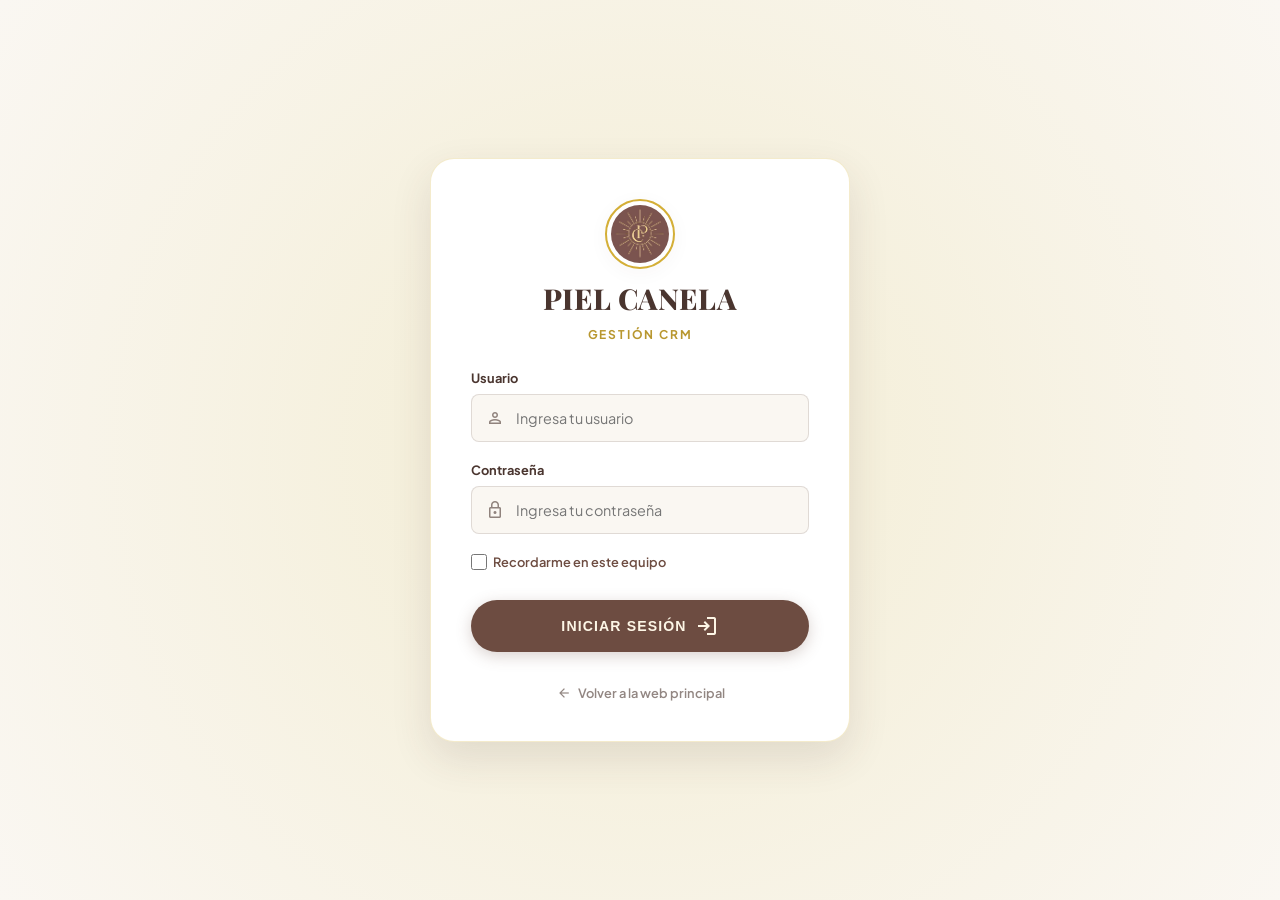
==== commit 029f8b93: "feat(crm): add authentication screen with username admin and password admin1234" ====
--- a/crm.html
+++ b/crm.html
@@ -4,6 +4,7 @@
     <meta charset="utf-8"/>
     <meta name="viewport" content="width=device-width, initial-scale=1.0"/>
     <title>Piel Canela Bronze - Panel CRM Interno</title>
+    <link rel="icon" type="image/png" href="assets/favicon.png"/>
     <!-- Google Fonts -->
     <link rel="preconnect" href="https://fonts.googleapis.com">
     <link rel="preconnect" href="https://fonts.gstatic.com" crossorigin>
@@ -1176,12 +1177,287 @@
                 min-height: 80px;
             }
         }
+
+        /* CRM LOGIN SCREEN STYLES */
+        .auth-hidden {
+            display: none !important;
+        }
+
+        .login-overlay {
+            position: fixed;
+            top: 0;
+            left: 0;
+            width: 100vw;
+            height: 100vh;
+            background: radial-gradient(circle at 50% 50%, var(--color-linen-dark) 0%, var(--color-linen) 100%);
+            display: flex;
+            align-items: center;
+            justify-content: center;
+            z-index: 9999;
+            padding: 20px;
+        }
+
+        .login-card {
+            background: var(--color-white);
+            border: 1px solid rgba(212, 175, 55, 0.25);
+            border-radius: var(--radius-lg);
+            box-shadow: var(--shadow-heavy);
+            width: 100%;
+            max-width: 420px;
+            padding: 40px;
+            display: flex;
+            flex-direction: column;
+            align-items: center;
+            gap: 28px;
+            position: relative;
+            animation: loginFadeIn 0.6s cubic-bezier(0.16, 1, 0.3, 1);
+        }
+
+        @keyframes loginFadeIn {
+            from {
+                opacity: 0;
+                transform: translateY(20px);
+            }
+            to {
+                opacity: 1;
+                transform: translateY(0);
+            }
+        }
+
+        .login-logo-box {
+            display: flex;
+            flex-direction: column;
+            align-items: center;
+            gap: 12px;
+            text-align: center;
+        }
+
+        .login-logo {
+            width: 70px;
+            height: 70px;
+            border-radius: 50%;
+            border: 2px solid var(--color-gold);
+            padding: 4px;
+            background: var(--color-white);
+            box-shadow: var(--shadow-soft);
+        }
+
+        .login-title-serif {
+            font-family: var(--font-serif);
+            font-size: 1.8rem;
+            color: var(--color-chocolate-dark);
+            font-weight: 800;
+            letter-spacing: 0.02em;
+            line-height: 1.2;
+        }
+
+        .login-subtitle {
+            font-size: 0.75rem;
+            text-transform: uppercase;
+            letter-spacing: 0.15em;
+            color: var(--color-gold-dark);
+            font-weight: 700;
+        }
+
+        .login-form {
+            width: 100%;
+            display: flex;
+            flex-direction: column;
+            gap: 20px;
+        }
+
+        .input-group {
+            display: flex;
+            flex-direction: column;
+            gap: 8px;
+            position: relative;
+        }
+
+        .input-label {
+            font-size: 0.8rem;
+            font-weight: 700;
+            color: var(--color-chocolate-dark);
+            display: flex;
+            align-items: center;
+            gap: 6px;
+        }
+
+        .input-field-wrapper {
+            position: relative;
+            display: flex;
+            align-items: center;
+        }
+
+        .input-field-wrapper .material-symbols-outlined {
+            position: absolute;
+            left: 14px;
+            color: var(--color-text-muted);
+            font-size: 20px;
+            pointer-events: none;
+        }
+
+        .login-input {
+            width: 100%;
+            padding: 14px 14px 14px 44px;
+            border-radius: var(--radius-sm);
+            border: 1px solid rgba(74, 53, 47, 0.15);
+            background-color: var(--color-linen);
+            font-family: var(--font-sans);
+            font-size: 0.9rem;
+            color: var(--color-chocolate-dark);
+            outline: none;
+            transition: var(--transition-quick);
+        }
+
+        .login-input:focus {
+            border-color: var(--color-gold);
+            background-color: var(--color-white);
+            box-shadow: 0 0 0 3px rgba(212, 175, 55, 0.15);
+        }
+
+        .login-options {
+            display: flex;
+            justify-content: space-between;
+            align-items: center;
+            font-size: 0.8rem;
+            font-weight: 600;
+            color: var(--color-chocolate);
+        }
+
+        .remember-me-label {
+            display: flex;
+            align-items: center;
+            gap: 6px;
+            cursor: pointer;
+        }
+
+        .remember-checkbox {
+            accent-color: var(--color-chocolate);
+            width: 16px;
+            height: 16px;
+            cursor: pointer;
+        }
+
+        .btn-login-submit {
+            width: 100%;
+            background-color: var(--color-chocolate);
+            color: var(--color-gold-light);
+            border: none;
+            padding: 14px;
+            border-radius: var(--radius-full);
+            font-weight: 700;
+            font-size: 0.88rem;
+            text-transform: uppercase;
+            letter-spacing: 0.08em;
+            cursor: pointer;
+            display: flex;
+            align-items: center;
+            justify-content: center;
+            gap: 8px;
+            transition: var(--transition-quick);
+            box-shadow: 0 4px 15px rgba(109, 76, 65, 0.25);
+            margin-top: 10px;
+        }
+
+        .btn-login-submit:hover {
+            background-color: var(--color-gold);
+            color: var(--color-chocolate-dark);
+            box-shadow: 0 4px 15px rgba(212, 175, 55, 0.35);
+        }
+
+        .login-error-msg {
+            font-size: 0.8rem;
+            color: #d32f2f;
+            background-color: #ffebee;
+            border: 1px solid #ffcdd2;
+            padding: 10px 14px;
+            border-radius: var(--radius-sm);
+            width: 100%;
+            display: none;
+            align-items: center;
+            gap: 8px;
+            font-weight: 600;
+            animation: shake 0.4s ease-in-out;
+        }
+
+        @keyframes shake {
+            0%, 100% { transform: translateX(0); }
+            20%, 60% { transform: translateX(-6px); }
+            40%, 80% { transform: translateX(6px); }
+        }
+
+        .login-back-to-site {
+            font-size: 0.8rem;
+            font-weight: 600;
+            color: var(--color-text-muted);
+            text-decoration: none;
+            display: flex;
+            align-items: center;
+            gap: 6px;
+            transition: var(--transition-quick);
+            margin-top: 5px;
+        }
+
+        .login-back-to-site:hover {
+            color: var(--color-chocolate-dark);
+        }
     </style>
 </head>
 <body>
 
+    <!-- LOGIN OVERLAY -->
+    <div id="login-overlay-container" class="login-overlay">
+        <div class="login-card">
+            <div class="login-logo-box">
+                <img src="assets/brand_logo.png" alt="Piel Canela Logo" class="login-logo">
+                <h2 class="login-title-serif">PIEL CANELA</h2>
+                <span class="login-subtitle">Gestión CRM</span>
+            </div>
+            
+            <div class="login-error-msg" id="login-error">
+                <span class="material-symbols-outlined" style="font-size: 18px;">error</span>
+                <span id="login-error-text">Credenciales incorrectas</span>
+            </div>
+
+            <form class="login-form" id="login-form-el" onsubmit="handleCrmLogin(event)">
+                <div class="input-group">
+                    <label class="input-label" for="login-username">Usuario</label>
+                    <div class="input-field-wrapper">
+                        <span class="material-symbols-outlined">person</span>
+                        <input type="text" id="login-username" class="login-input" placeholder="Ingresa tu usuario" required autocomplete="username">
+                    </div>
+                </div>
+                
+                <div class="input-group">
+                    <label class="input-label" for="login-password">Contraseña</label>
+                    <div class="input-field-wrapper">
+                        <span class="material-symbols-outlined">lock</span>
+                        <input type="password" id="login-password" class="login-input" placeholder="Ingresa tu contraseña" required autocomplete="current-password">
+                    </div>
+                </div>
+
+                <div class="login-options">
+                    <label class="remember-me-label">
+                        <input type="checkbox" id="login-remember" class="remember-checkbox">
+                        Recordarme en este equipo
+                    </label>
+                </div>
+
+                <button type="submit" class="btn-login-submit">
+                    Iniciar Sesión
+                    <span class="material-symbols-outlined">login</span>
+                </button>
+            </form>
+
+            <a href="index.html" class="login-back-to-site">
+                <span class="material-symbols-outlined" style="font-size: 16px;">arrow_back</span>
+                Volver a la web principal
+            </a>
+        </div>
+    </div>
+
     <!-- SIDEBAR -->
-    <aside class="sidebar">
+    <aside class="sidebar auth-hidden">
         <div class="logo-wrapper">
             <img src="assets/brand_logo.png" alt="Piel Canela" class="logo-img">
             <div class="brand-text">
@@ -1216,12 +1492,16 @@
                 <span class="material-symbols-outlined">arrow_back</span>
                 Ver Web Clientes
             </a>
-            <div>&copy; 2026 Piel Canela Bronze</div>
+            <button onclick="handleCrmLogout()" class="back-to-site-btn" style="background: rgba(211, 47, 47, 0.1); border-color: rgba(211, 47, 47, 0.3); color: #ff5252; margin-top: 8px; width: 100%;">
+                <span class="material-symbols-outlined" style="font-size: 18px;">logout</span>
+                Cerrar Sesión
+            </button>
+            <div style="margin-top: 8px;">&copy; 2026 Piel Canela Bronze</div>
         </div>
     </aside>
 
     <!-- MAIN WRAPPER -->
-    <main class="main-wrapper">
+    <main class="main-wrapper auth-hidden">
         
         <!-- HEADER BAR -->
         <header class="header-bar">
@@ -1527,9 +1807,73 @@
             // Set current date input default for manual form
             document.getElementById('manual-date').value = new Date().toISOString().split('T')[0];
             
-            // Sync/Read bookings
-            refreshCRM();
+            // Check authorization
+            checkCrmAuth();
         });
+
+        // Authentication checks
+        function checkCrmAuth() {
+            const isLoggedIn = sessionStorage.getItem('crm_logged_in') === 'true' || 
+                               localStorage.getItem('crm_logged_in') === 'true';
+            
+            const overlay = document.getElementById('login-overlay-container');
+            const sidebar = document.querySelector('.sidebar');
+            const mainWrapper = document.querySelector('.main-wrapper');
+            
+            if (isLoggedIn) {
+                overlay.style.display = 'none';
+                sidebar.classList.remove('auth-hidden');
+                mainWrapper.classList.remove('auth-hidden');
+                // Sync/Read bookings only when authenticated
+                refreshCRM();
+            } else {
+                overlay.style.display = 'flex';
+                sidebar.classList.add('auth-hidden');
+                mainWrapper.classList.add('auth-hidden');
+            }
+        }
+
+        // Handle Login Submission
+        function handleCrmLogin(event) {
+            event.preventDefault();
+            const userField = document.getElementById('login-username').value.trim();
+            const passField = document.getElementById('login-password').value.trim();
+            const rememberMe = document.getElementById('login-remember').checked;
+            
+            const errorDiv = document.getElementById('login-error');
+            const errorText = document.getElementById('login-error-text');
+            
+            if (userField === 'admin' && passField === 'admin1234') {
+                errorDiv.style.display = 'none';
+                
+                if (rememberMe) {
+                    localStorage.setItem('crm_logged_in', 'true');
+                } else {
+                    sessionStorage.setItem('crm_logged_in', 'true');
+                }
+                
+                // Reset form fields
+                document.getElementById('login-username').value = '';
+                document.getElementById('login-password').value = '';
+                
+                checkCrmAuth();
+            } else {
+                errorText.textContent = "Usuario o contraseña incorrectos";
+                errorDiv.style.display = 'flex';
+                
+                // Trigger animation reset to replay shake
+                errorDiv.style.animation = 'none';
+                void errorDiv.offsetWidth; // Trigger reflow
+                errorDiv.style.animation = 'shake 0.4s ease-in-out';
+            }
+        }
+
+        // Handle Logout
+        function handleCrmLogout() {
+            sessionStorage.removeItem('crm_logged_in');
+            localStorage.removeItem('crm_logged_in');
+            checkCrmAuth();
+        }
 
         // Load & Refresh Data
         function refreshCRM() {
